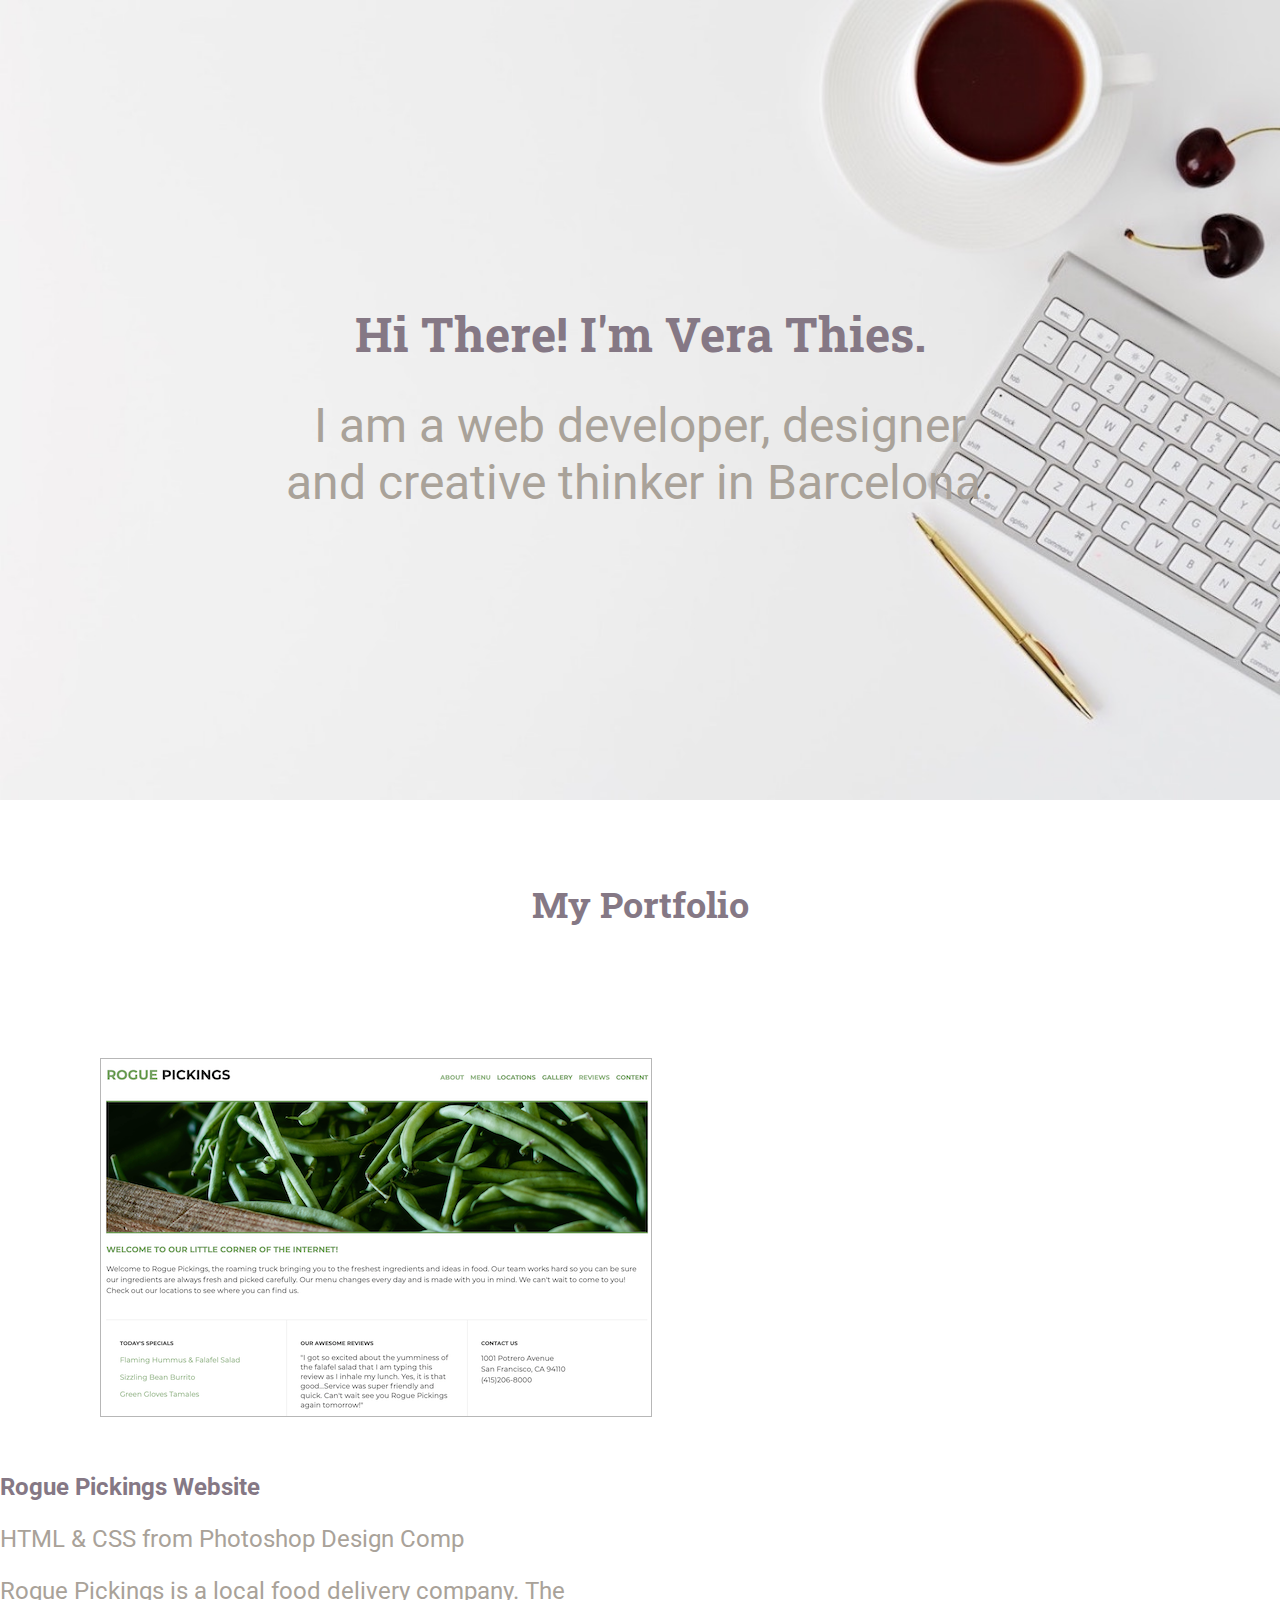
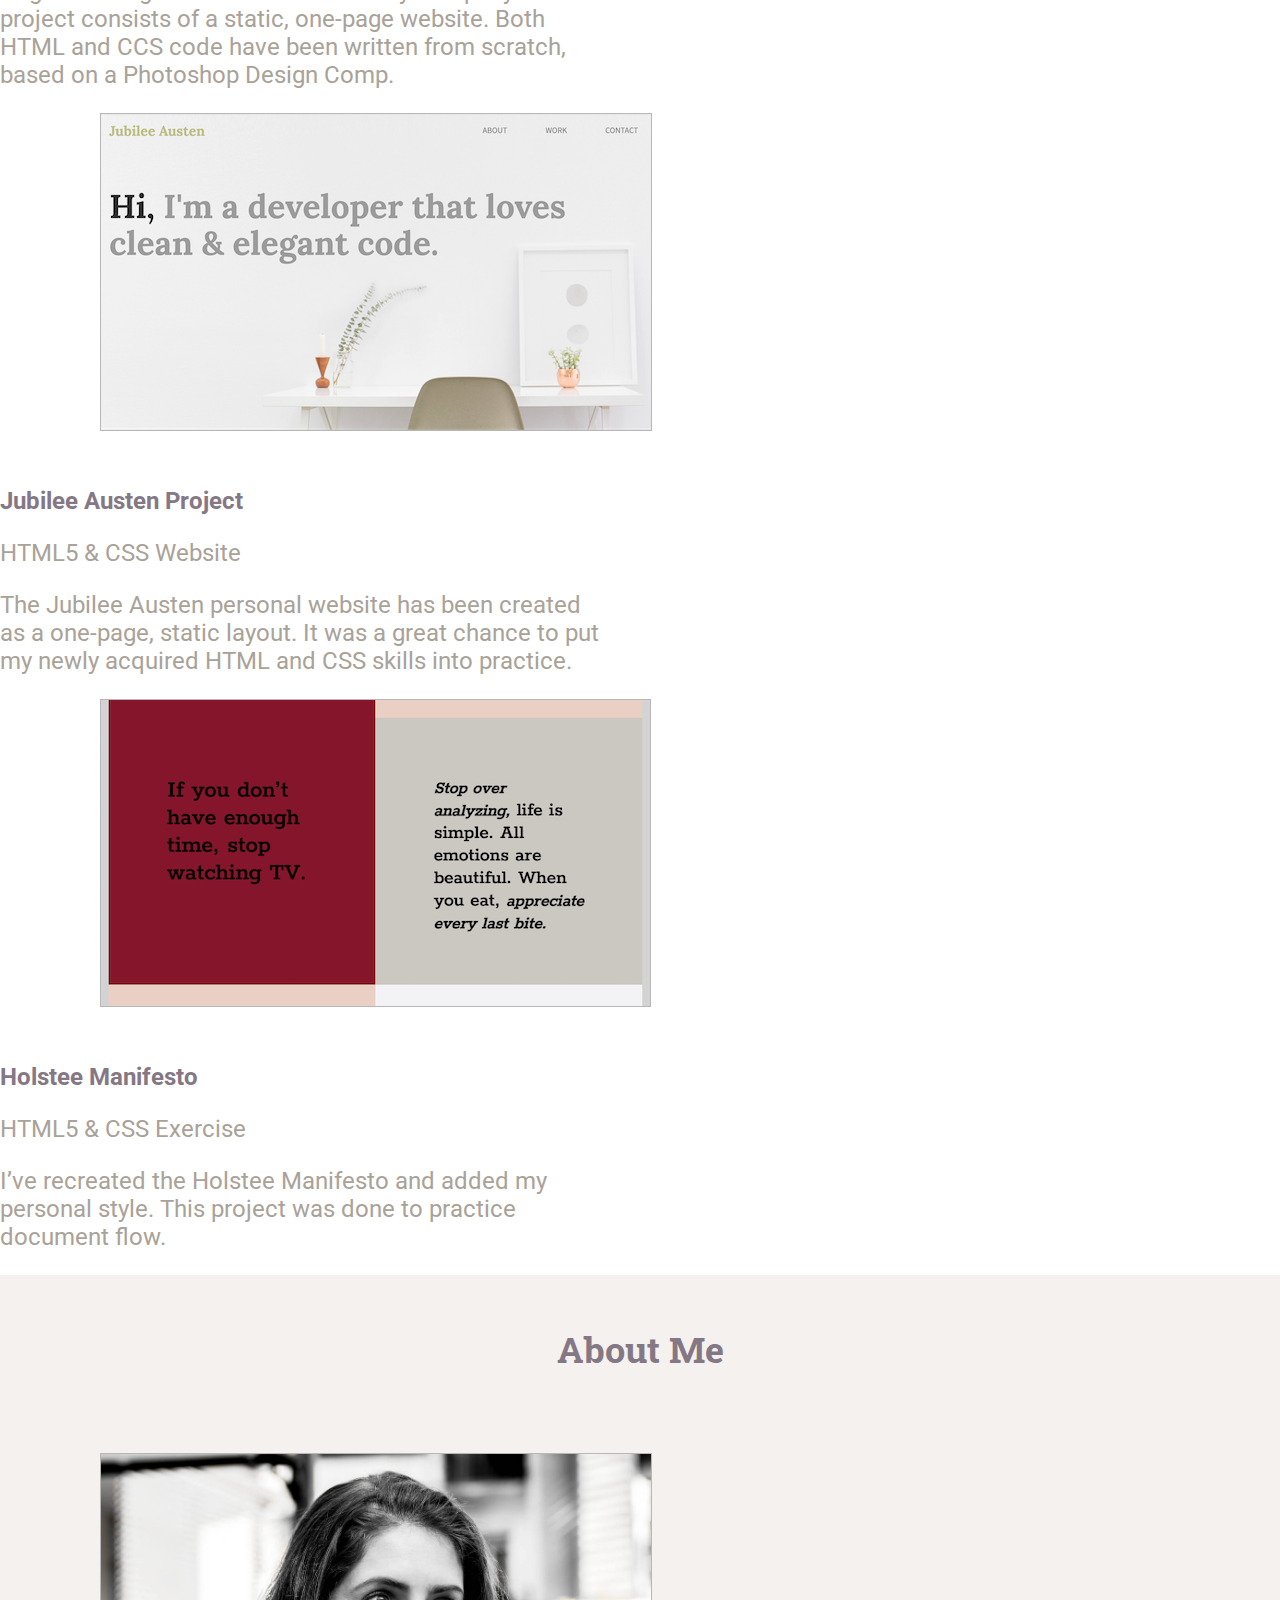
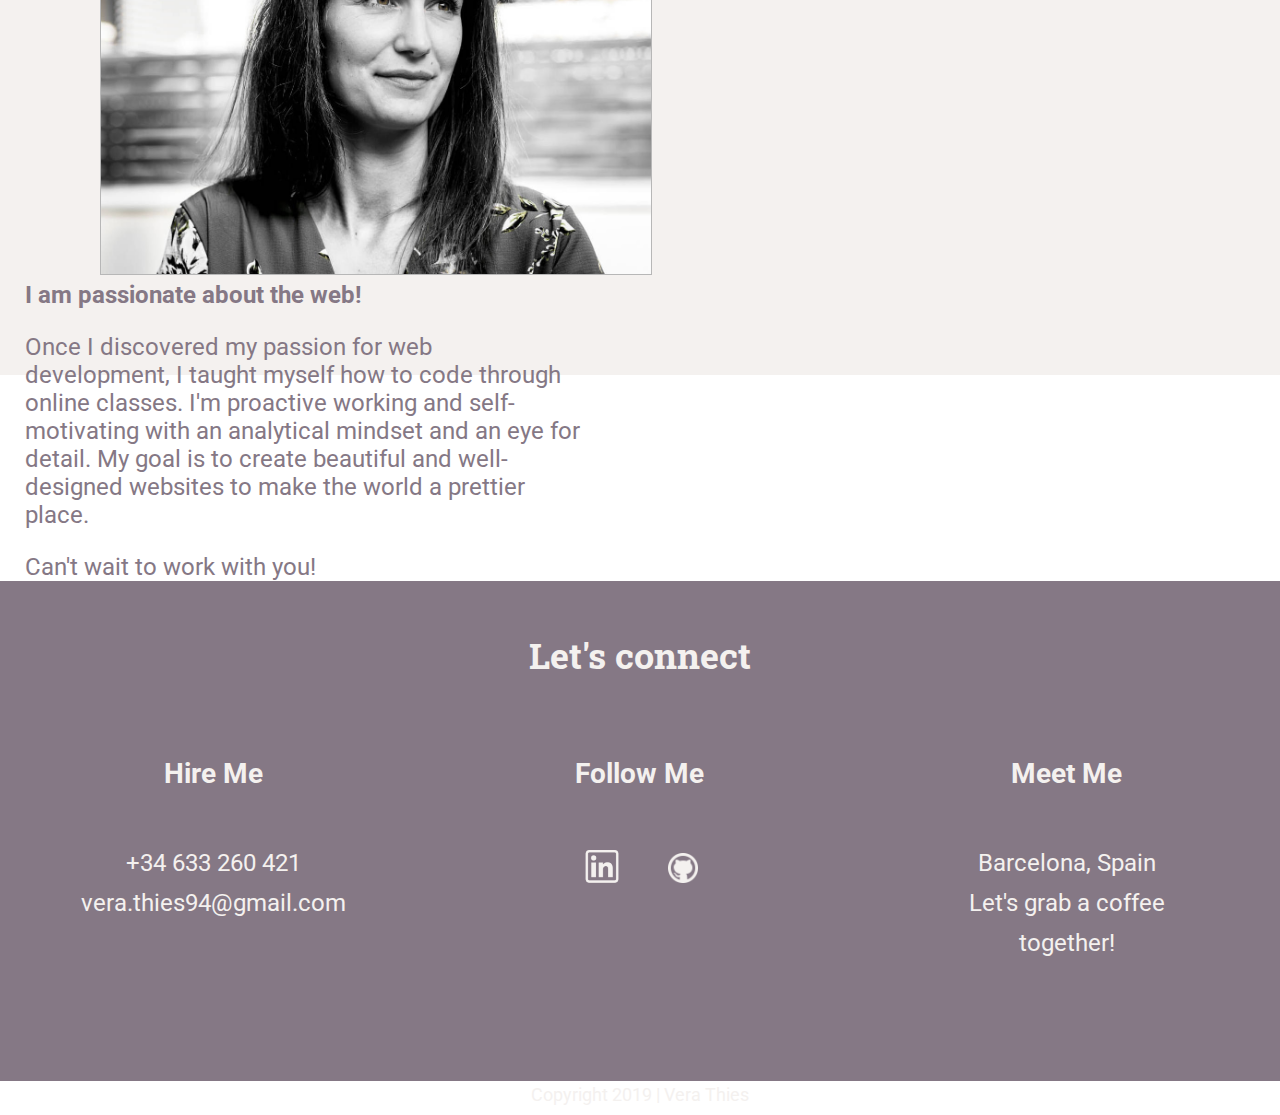
==== index.html @ e7ca171d "first commit milestone" ====
<!DOCTYPE html>
<html lang="en"> 
    <head>
        <meta charset="UTF-8">
        <title>Vera Thies | Portfolio</title>
        <link href="./css/main.css" rel="stylesheet" type="text/css">
        <link rel="stylesheet" href="css/normalize.css">
        <link href="https://fonts.googleapis.com/css?family=Roboto:400,700&display=swap&subset=latin-ext" rel="stylesheet">
        <link href="https://fonts.googleapis.com/css?family=Roboto+Slab:400,700&display=swap" rel="stylesheet">
        
    </head>
    <body>
    <header>
        <h1>Hi There! I'm Vera Thies.</h1>
        <p>I am a web developer, designer and creative thinker in Barcelona.</p>
    </header>
    <main>
        <section id="portfolio">
            <h2>My Portfolio</h2>
            <div class="full-width">
                <div class="half-width">
                    <a href="https://verathies.github.io/rogue-pickings/" target="_blank">
                        <img src="./img/rogue-pickings.png" alt="Rogue Pickings"></a>
                </div>
                <div class="half-width">
                    <h3>Rogue Pickings Website</h3>
                    <p>HTML &amp; CSS from Photoshop Design Comp</p>
                    <p>Rogue Pickings is a local food delivery company. 
                        The project consists of a static, one-page website. 
                        Both HTML and CCS code have been written from scratch, based on a Photoshop Design Comp. 
                    </p>
                </div>
            </div>
            <div class="full-width">
                <div class="half-width">
                    <a href="https://verathies.github.io/jubilee-austen/" target="_blank"><img src="./img/jubilee-austen.png" alt="Jubilee Austen"></a>
                </div>
                <div class="half-width">
                    <h3>Jubilee Austen Project</h3>
                    <p>HTML5 &amp; CSS Website</p>
                    <p>The Jubilee Austen personal website has been created as a one-page, static layout. 
                        It was a great chance to put my newly acquired HTML and CSS skills into practice. 
                    </p>
                </div>
            </div>
            <div class="full-width">
                <div class="half-width">
                    <a href="https://verathies.github.io/holstee-manifesto/" target="_blank"><img src="./img/holstee-manifesto.png" alt="holstee-manifesto"></a>
                </div>
                <div class="half-width">
                    <h3>Holstee Manifesto</h3>
                    <p>HTML5 &amp; CSS Exercise</p>
                    <p>I’ve recreated the Holstee Manifesto and added my personal style. 
                        This project was done to practice document flow.
                    </p>
                </div>
            </div>
        </section>
        <section id="about">
            <h2>About Me</h2>
            <div class="full-width">
                <div class="half-width">
                    <img src="./img/verathies.jpg" alt="headshot vera" width="550">
                </div>
                <div class="half-width">
                    <p id="passion">I am passionate about the web!</p>
                    <p>Once I discovered my passion for web development, I taught myself how to code through online classes. 
                        I'm proactive working and self-motivating with an analytical mindset and an eye for detail. 
                        My goal is to create beautiful and well-designed websites to make the world a prettier place. 
                    </p>
                    <p>Can't wait to work with you!</p>
                </div>
            </div>
        </section>
    </main>  
    <footer>
        <section id="contact">
            <h2>Let's connect</h2>
            <div class="full-width">
                <div class="third-width">
                    <h3>Hire Me</h3>
                    <p>+34 633 260 421<br>
                        <a href="mailto:vera.thies94@gmail.com" target="_top"> vera.thies94@gmail.com</a> 
                    </p>
                </div>
                <div class="third-width">
                    <h3>Follow Me</h3>
                    <ul> 
                        <li><a href="https://es.linkedin.com/in/vera-thies-4b7a1a95" target="_blank">
                            <img src="./img/linkedin.png" alt="linkedin" height="40"></a></li>
                        <li><a href="https://github.com/verathies" target="_blank">
                            <img src="./img/github.png" height="30" alt="github"></a></li>
                    </ul>
                </div>
                <div class="third-width">
                    <h3>Meet Me</h3>
                    <p>Barcelona, Spain<br>
                    Let's grab a coffee together!</p>
                </div>
            </div>
            <div id="copyright">
                <p>Copyright 2019 | Vera Thies</p>
            </div>
        </section>
    </footer>
   
    </body>
</html>
---- css/main.css ----
/***GLOBAL STYLES***/

body {
    font-family: 'Roboto', sans-serif;
    font-size: 24px;
}

#copyright, #about, footer {
    clear:both;
}

.full-width {
    clear: both;
}

.half-width {
    float: left; 
    width: 700px; 
}

.third-width {
    float: left;
    width: 33.33333%;
}




/***HEADER***/
header {
    background: url('../img/desk.jpg');
    height: 800px; 
    background-size: cover; 
    margin-top: 0;
    padding-top: 0;
    overflow: auto;

}

h1 {
    color: #857885;
    font-family: 'Roboto Slab', serif;
    font-size: 60px;
    padding: 270px 150px 0px 150px;
    text-align: center;  
}

header p {
    color: #A9A299;
    font-size: 48px; 
    padding: 0 280px; 
    text-align: center;
    margin: 0 auto; 
    line-height: 57px;
}

/***MAIN***/
/***PORTFOLIO***/



#portfolio {
    height: 1450px; 
} 
#portfolio h2 {
    font-family: 'Roboto Slab', serif;
    font-weight: bold;
    color: #857885;
    padding: 50px 0 100px 0;
    text-align: center;
    

}
#portfolio img {
    border: 1px solid #b7b7b7;
    margin: 0 50px 50px 100px; 
}

#portfolio h3 {
    color: #857885;
    font-weight: bold; 
    font-size: 24px; 
    margin: 0 auto; 
}

#portfolio p {
    color: #A9A299;
    padding: 0 100px 0 0; 
}
/***ABOUT***/

#about {
    height: 700px;
    background-color: #F4F1EF;
    margin: 0 auto; 
    
}

#about h2 {
    color: #857885;
    font-family: 'Roboto Slab', serif;
    font-weight: bold;
    padding: 50px 0 50px 0;
    text-align: center;
}

#about img {
    border: 1px solid #b7b7b7;
    margin: 0 50px 0px 100px;  
}


#passion {
    font-weight: bold;
    margin-top: 0;
}

#about p {
    color: #857885;
    padding: 0 120px 0 25px; 
    margin-bottom: 0;

}
/***FOOTER- CONTACT SECTION***/

/***GENERAL STYLE: COLOR***/

#contact h2, p, h3, li, a {
    color: #F4F1EF;
}



/***ITEMS ACCORDING TO HTML STRUCTURE***/

#contact {
    background-color:  #857885;
    height: 500px;
    text-align: center;
    
}

#contact h2 {
    font-family: 'Roboto Slab', serif;
    font-weight: bold;
    padding: 50px 0;
    margin: 0 auto;
}

#contact h3 {
    font-weight: bold;
    text-align: center;
    padding: 0 25px 25px 25px; 
}

#contact a {
    text-decoration: none; 
}
#contact p {
    line-height: 40px;
    padding: 0 75px;
}

#contact ul {
    list-style: none; 
}
#contact ul li {
    display: inline-block;
    padding: 0 40px 0 0;    
}


/***COPYRIGHT***/ 

#copyright {
    font-size: 18px; 
    text-align: center;
    padding: 70px 20px 0 20px; 

}
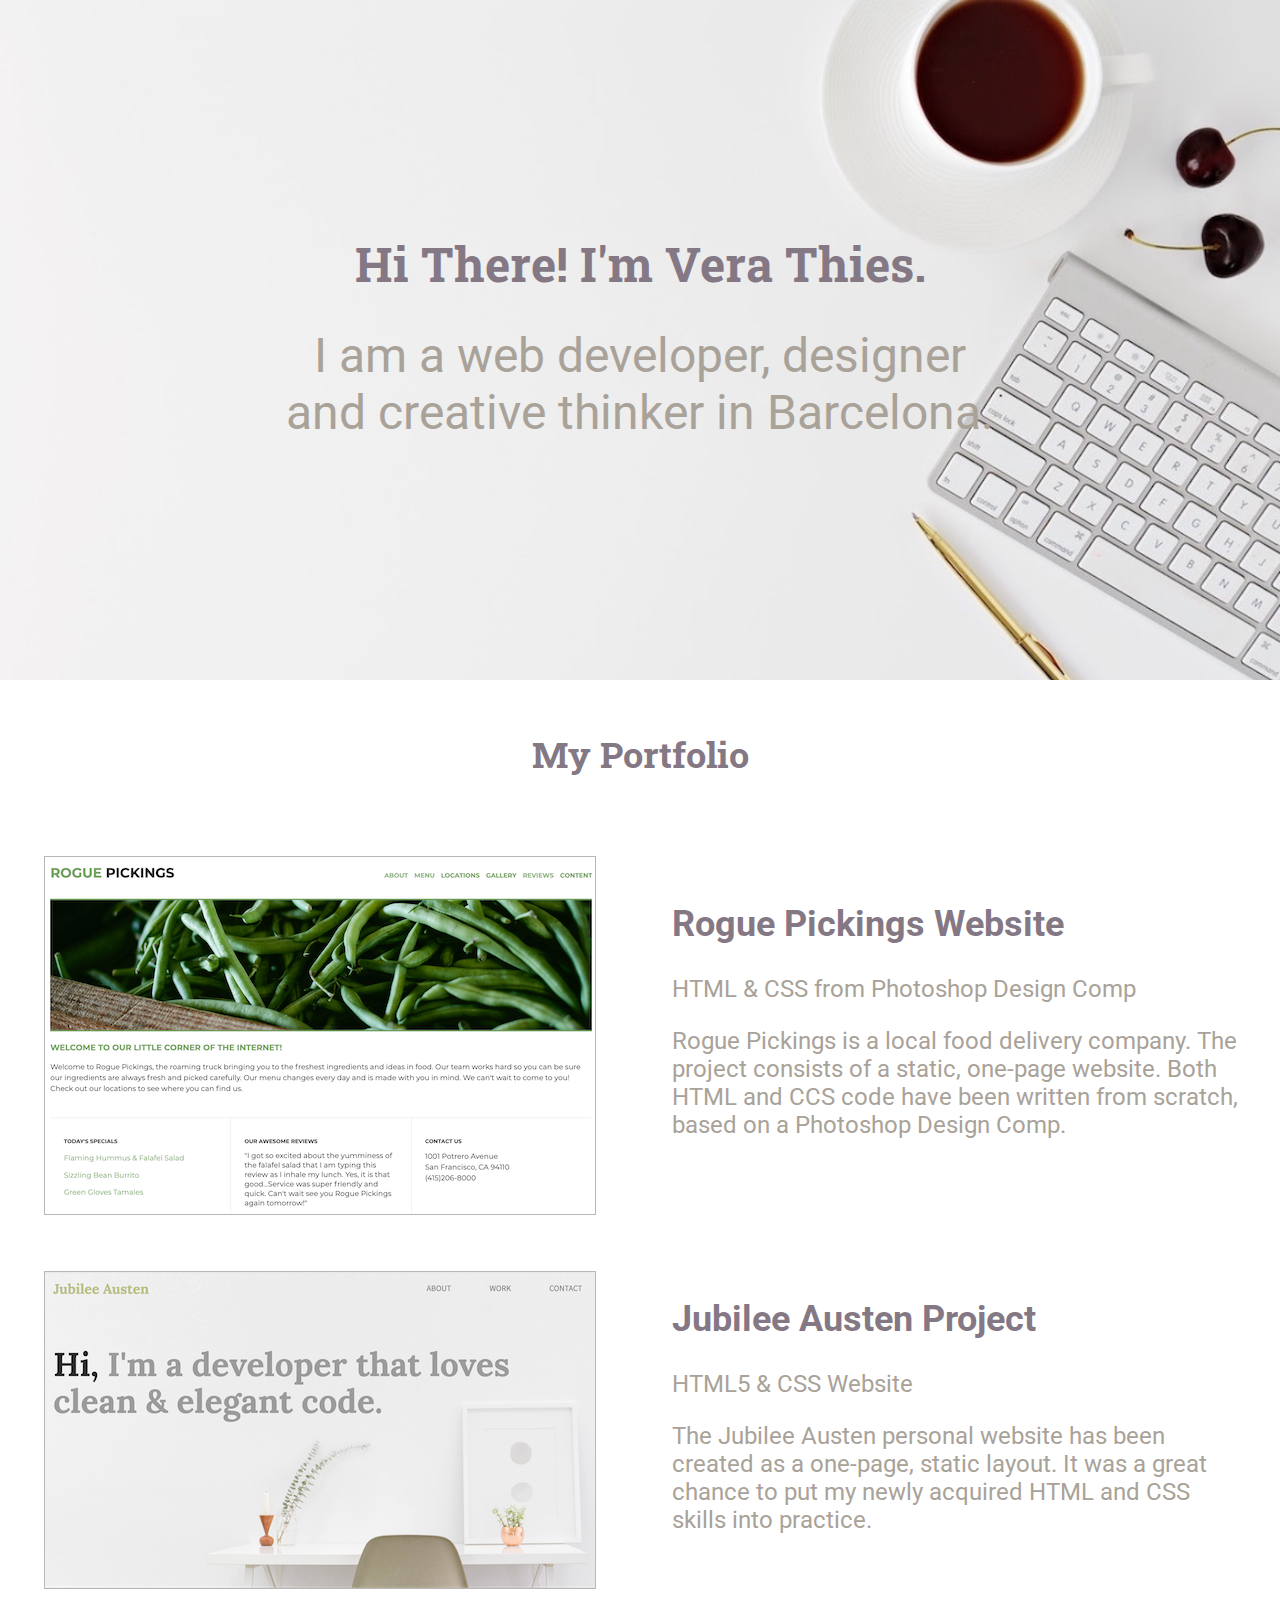
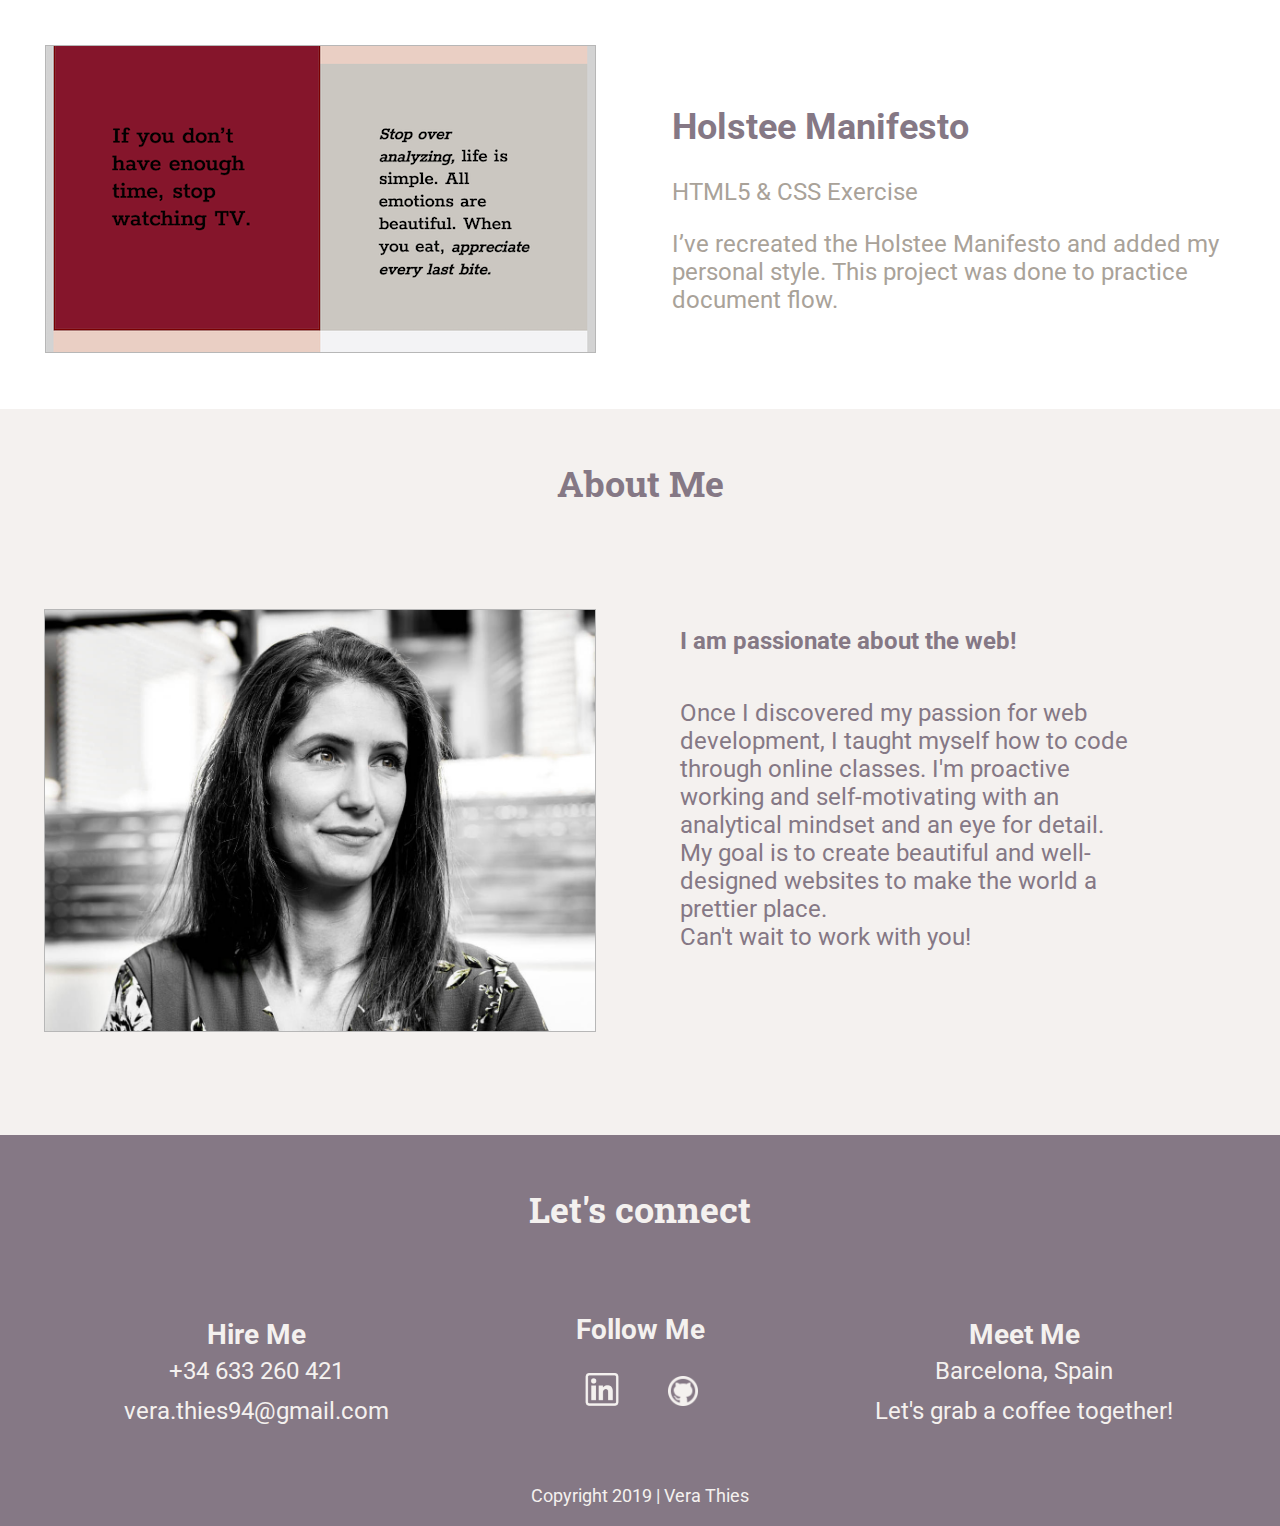
==== commit 70d204c7: "added responsive design" ====
--- a/index.html
+++ b/index.html
@@ -4,105 +4,105 @@
         <meta charset="UTF-8">
         <title>Vera Thies | Portfolio</title>
         <link href="./css/main.css" rel="stylesheet" type="text/css">
-        <link rel="stylesheet" href="css/normalize.css">
+        <link rel="stylesheet" href="./css/normalize.css">
         <link href="https://fonts.googleapis.com/css?family=Roboto:400,700&display=swap&subset=latin-ext" rel="stylesheet">
         <link href="https://fonts.googleapis.com/css?family=Roboto+Slab:400,700&display=swap" rel="stylesheet">
         
     </head>
-    <body>
-    <header>
-        <h1>Hi There! I'm Vera Thies.</h1>
-        <p>I am a web developer, designer and creative thinker in Barcelona.</p>
-    </header>
-    <main>
-        <section id="portfolio">
-            <h2>My Portfolio</h2>
-            <div class="full-width">
-                <div class="half-width">
-                    <a href="https://verathies.github.io/rogue-pickings/" target="_blank">
-                        <img src="./img/rogue-pickings.png" alt="Rogue Pickings"></a>
-                </div>
-                <div class="half-width">
-                    <h3>Rogue Pickings Website</h3>
-                    <p>HTML &amp; CSS from Photoshop Design Comp</p>
-                    <p>Rogue Pickings is a local food delivery company. 
-                        The project consists of a static, one-page website. 
-                        Both HTML and CCS code have been written from scratch, based on a Photoshop Design Comp. 
-                    </p>
-                </div>
-            </div>
-            <div class="full-width">
-                <div class="half-width">
-                    <a href="https://verathies.github.io/jubilee-austen/" target="_blank"><img src="./img/jubilee-austen.png" alt="Jubilee Austen"></a>
-                </div>
-                <div class="half-width">
-                    <h3>Jubilee Austen Project</h3>
-                    <p>HTML5 &amp; CSS Website</p>
-                    <p>The Jubilee Austen personal website has been created as a one-page, static layout. 
-                        It was a great chance to put my newly acquired HTML and CSS skills into practice. 
-                    </p>
-                </div>
-            </div>
-            <div class="full-width">
-                <div class="half-width">
-                    <a href="https://verathies.github.io/holstee-manifesto/" target="_blank"><img src="./img/holstee-manifesto.png" alt="holstee-manifesto"></a>
-                </div>
-                <div class="half-width">
-                    <h3>Holstee Manifesto</h3>
-                    <p>HTML5 &amp; CSS Exercise</p>
-                    <p>I’ve recreated the Holstee Manifesto and added my personal style. 
-                        This project was done to practice document flow.
-                    </p>
-                </div>
-            </div>
-        </section>
-        <section id="about">
-            <h2>About Me</h2>
-            <div class="full-width">
-                <div class="half-width">
-                    <img src="./img/verathies.jpg" alt="headshot vera" width="550">
-                </div>
-                <div class="half-width">
-                    <p id="passion">I am passionate about the web!</p>
-                    <p>Once I discovered my passion for web development, I taught myself how to code through online classes. 
-                        I'm proactive working and self-motivating with an analytical mindset and an eye for detail. 
-                        My goal is to create beautiful and well-designed websites to make the world a prettier place. 
-                    </p>
-                    <p>Can't wait to work with you!</p>
-                </div>
-            </div>
-        </section>
-    </main>  
-    <footer>
-        <section id="contact">
-            <h2>Let's connect</h2>
-            <div class="full-width">
-                <div class="third-width">
-                    <h3>Hire Me</h3>
-                    <p>+34 633 260 421<br>
-                        <a href="mailto:vera.thies94@gmail.com" target="_top"> vera.thies94@gmail.com</a> 
-                    </p>
-                </div>
-                <div class="third-width">
-                    <h3>Follow Me</h3>
-                    <ul> 
-                        <li><a href="https://es.linkedin.com/in/vera-thies-4b7a1a95" target="_blank">
-                            <img src="./img/linkedin.png" alt="linkedin" height="40"></a></li>
-                        <li><a href="https://github.com/verathies" target="_blank">
-                            <img src="./img/github.png" height="30" alt="github"></a></li>
-                    </ul>
-                </div>
-                <div class="third-width">
-                    <h3>Meet Me</h3>
-                    <p>Barcelona, Spain<br>
-                    Let's grab a coffee together!</p>
-                </div>
-            </div>
-            <div id="copyright">
-                <p>Copyright 2019 | Vera Thies</p>
-            </div>
-        </section>
-    </footer>
-   
+    <body id="page1">
+        <div class="container">
+            <header>
+                <h1>Hi There! I'm Vera Thies.</h1>
+                <p>I am a web developer, designer and creative thinker in Barcelona.</p>
+            </header>
+            <main>
+                <section id="portfolio">
+                    <h2>My Portfolio</h2>
+                    <div class="full-width">
+                        <div class="half-width">
+                            <a href="rogue-pickings-milestone/index.html" target="_blank">
+                            <img src="./img/rogue-pickings.png" alt="Rogue Pickings"></a> 
+                        </div>
+                        <div class="half-width">
+                            <h3>Rogue Pickings Website</h3>
+                            <p>HTML &amp; CSS from Photoshop Design Comp</p>
+                            <p class="description">Rogue Pickings is a local food delivery company. 
+                                The project consists of a static, one-page website. 
+                                Both HTML and CCS code have been written from scratch, based on a Photoshop Design Comp. 
+                            </p>
+                        </div>
+                    </div>
+                    <div class="full-width">
+                        <div class="half-width">
+                            <a href="jubilee-austen-milestone/index.html" target="_blank"><img src="./img/jubilee-austen.png" alt="Jubilee Austen"></a>
+                        </div>
+                        <div class="half-width">
+                            <h3>Jubilee Austen Project</h3>
+                            <p>HTML5 &amp; CSS Website</p>
+                            <p class="description">The Jubilee Austen personal website has been created as a one-page, static layout. 
+                                It was a great chance to put my newly acquired HTML and CSS skills into practice. 
+                            </p>
+                        </div>
+                    </div>
+                    <div class="full-width">
+                        <div class="half-width">
+                            <a href="holstee-manifesto-milestone/index.html" target="_blank"><img src="./img/holstee-manifesto.png" alt="holstee-manifesto"></a>
+                        </div>
+                        <div class="half-width">
+                            <h3>Holstee Manifesto</h3>
+                            <p>HTML5 &amp; CSS Exercise</p>
+                            <p>I’ve recreated the Holstee Manifesto and added my personal style. 
+                                This project was done to practice document flow.
+                            </p>
+                        </div>
+                    </div>
+                </section>
+                <section id="about"> 
+                    <h2>About Me</h2>
+                    <div class="full-width">
+                        <div class="half-width">
+                            <img src="./img/verathies.jpg" alt="headshot vera" width="550">
+                        </div>
+                        <div class="half-width">
+                            <span id="passion">I am passionate about the web!</span>
+                            <p>Once I discovered my passion for web development, I taught myself how to code through online classes. 
+                                I'm proactive working and self-motivating with an analytical mindset and an eye for detail. 
+                                My goal is to create beautiful and well-designed websites to make the world a prettier place. <br>
+                                Can't wait to work with you!</p>
+                        </div>
+                    </div>
+                </section>
+            </main>  
+            <footer>
+                <section id="contact">
+                    <h2>Let's connect</h2>
+                    <div class="full-width">
+                        <div class="third-width">
+                            <h3>Hire Me</h3>
+                            <p>+34 633 260 421<br>
+                                <a href="mailto:vera.thies94@gmail.com" target="_top"> vera.thies94@gmail.com</a> 
+                            </p>
+                        </div>
+                        <div class="third-width">
+                            <h3>Follow Me</h3>
+                            <ul> 
+                                <li><a href="https://es.linkedin.com/in/vera-thies-4b7a1a95" target="_blank">
+                                    <img src="./img/linkedin.png" alt="linkedin" height="40"></a></li>
+                                <li><a href="https://github.com/verathies" target="_blank">
+                                    <img src="./img/github.png" height="30" alt="github"></a></li>
+                            </ul>
+                        </div>
+                        <div class="third-width">
+                            <h3>Meet Me</h3>
+                            <p>Barcelona, Spain<br>
+                            Let's grab a coffee together!</p>
+                        </div>
+                    </div>
+                    <div id="copyright">
+                        <p>Copyright 2019 | Vera Thies</p>
+                    </div>
+                </section>
+            </footer>
+        </div>
     </body>
 </html>
--- a/css/main.css
+++ b/css/main.css
@@ -1,35 +1,59 @@
-/***GLOBAL STYLES***/
-
+/**********************************************************PAGE1: GLOBAL STYLES ********************************************************************/
+/**** MOBILE STYLE FIRST ***/ 
+html {
+    font-size: 16px; 
+}
 body {
+    display: flex; 
+    justify-content: center;
+    align-items: center; 
     font-family: 'Roboto', sans-serif;
-    font-size: 24px;
-}
-
-#copyright, #about, footer {
-    clear:both;
-}
+    font-size: 1.5em;
+}
+
+.container {
+	display:flex;
+	justify-content: center; 
+	align-items: center; 
+	flex-flow: row wrap; 
+    max-width:  1450px;  /******max-width for desktop*****/
+}
+
 
 .full-width {
-    clear: both;
+    width: 100%; 
+    display: flex; 
+	align-items: center;
+	justify-content: center;
+    flex-flow: row wrap;
+    margin-top: 30px; 
 }
 
 .half-width {
-    float: left; 
-    width: 700px; 
+    display: flex; 
+	align-items: center;
+	justify-content: center;
+    flex-flow: row wrap; 
+    width: 100%;
 }
 
 .third-width {
-    float: left;
-    width: 33.33333%;
-}
-
-
-
-
-/***HEADER***/
-header {
+    display: flex; 
+	align-items: center;
+	justify-content: center;
+    flex-flow: row wrap; 
+    width: 100%;
+}
+
+footer {
+    width: 100%; 
+}
+
+/*********************************************************** PAGE 1: HOME ************************************************************************/
+/***PAGE1: HEADER***/
+#page1 header {
     background: url('../img/desk.jpg');
-    height: 800px; 
+    height: 680px; 
     background-size: cover; 
     margin-top: 0;
     padding-top: 0;
@@ -40,59 +64,70 @@
 h1 {
     color: #857885;
     font-family: 'Roboto Slab', serif;
-    font-size: 60px;
-    padding: 270px 150px 0px 150px;
+    font-size: 3.75em;
+    padding: 200px 150px 0px 150px;
     text-align: center;  
 }
 
 header p {
     color: #A9A299;
-    font-size: 48px; 
+    font-size: 2em;  
     padding: 0 280px; 
     text-align: center;
     margin: 0 auto; 
     line-height: 57px;
 }
 
-/***MAIN***/
-/***PORTFOLIO***/
-
-
+/***PAGE1: MAIN***/
+/***PAGE1: PORTFOLIO***/
 
 #portfolio {
-    height: 1450px; 
-} 
+    display: flex; 
+	align-items: center;
+	justify-content: center;
+    flex-flow: row wrap; 
+}
+
 #portfolio h2 {
     font-family: 'Roboto Slab', serif;
     font-weight: bold;
     color: #857885;
-    padding: 50px 0 100px 0;
-    text-align: center;
-    
+    padding: 20px 0 18px 0;
+    font-size: 1.5em; 
+    width: 100%; 
+    text-align: center; 
 
 }
 #portfolio img {
     border: 1px solid #b7b7b7;
-    margin: 0 50px 50px 100px; 
+    margin-bottom: 20px; 
 }
 
 #portfolio h3 {
     color: #857885;
     font-weight: bold; 
-    font-size: 24px; 
-    margin: 0 auto; 
+    font-size: 1.5em; 
+    margin: 0 auto;
+    width: 550px;
+    padding: 20px 0 30px 0; 
 }
 
 #portfolio p {
     color: #A9A299;
-    padding: 0 100px 0 0; 
-}
-/***ABOUT***/
+    width: 550px; 
+    margin-top:0; 
+}
+
+.description {
+    border-bottom: 2px solid #eee;
+    padding-bottom: 50px; 
+}
+/***PAGE1: ABOUT***/
 
 #about {
-    height: 700px;
     background-color: #F4F1EF;
     margin: 0 auto; 
+    margin-bottom: 0; 
     
 }
 
@@ -100,8 +135,8 @@
     color: #857885;
     font-family: 'Roboto Slab', serif;
     font-weight: bold;
-    padding: 50px 0 50px 0;
-    text-align: center;
+    padding: 50px 0 20px 0;
+    text-align: center; 
 }
 
 #about img {
@@ -112,18 +147,17 @@
 
 #passion {
     font-weight: bold;
-    margin-top: 0;
+    margin-top: 40px;
+    color: #857885;
 }
 
 #about p {
     color: #857885;
-    padding: 0 120px 0 25px; 
-    margin-bottom: 0;
-
-}
-/***FOOTER- CONTACT SECTION***/
-
-/***GENERAL STYLE: COLOR***/
+    padding: 0 180px 40px 240px; 
+}
+/***PAGE1: FOOTER- CONTACT SECTION***/
+
+/***PAGE1: GENERAL STYLE: COLOR***/
 
 #contact h2, p, h3, li, a {
     color: #F4F1EF;
@@ -131,26 +165,25 @@
 
 
 
-/***ITEMS ACCORDING TO HTML STRUCTURE***/
+/*** PAGE1: ITEMS ACCORDING TO HTML STRUCTURE***/
 
 #contact {
     background-color:  #857885;
-    height: 500px;
     text-align: center;
-    
 }
 
 #contact h2 {
     font-family: 'Roboto Slab', serif;
     font-weight: bold;
-    padding: 50px 0;
+    padding: 50px 0 0 0;
     margin: 0 auto;
 }
 
 #contact h3 {
     font-weight: bold;
     text-align: center;
-    padding: 0 25px 25px 25px; 
+    width: 100%; 
+    margin: 50px 0 0 0; 
 }
 
 #contact a {
@@ -159,10 +192,12 @@
 #contact p {
     line-height: 40px;
     padding: 0 75px;
+    margin-top: 20px; 
 }
 
 #contact ul {
     list-style: none; 
+    margin-top: 20px;
 }
 #contact ul li {
     display: inline-block;
@@ -170,11 +205,201 @@
 }
 
 
-/***COPYRIGHT***/ 
+/***PAGE1: COPYRIGHT***/ 
 
 #copyright {
     font-size: 18px; 
     text-align: center;
-    padding: 70px 20px 0 20px; 
-
+    padding: 40px 0 10px 0; 
+
+}
+
+
+
+/*************************************************** PAGE234: ROGUE PICKINGS/ JUBILEE AUSTEN / HOLSTEE MANIFESTO ********************************************/
+/*** Common styles for pages 2,3 and 4 . see below for specific styles for each page ***/
+/*** PAGE234: HEADER ***/
+.page234 {
+    background-color: #F4F1EF;
+}
+
+.page234 header {
+    background-color: #F4F1EF;
+    width: 100%;
+}
+
+.page234 li {
+    color: #857885;
+    font-size: 1.25em;   
+    list-style: none; 
+    padding: 40px 40px 0 0;
+}
+
+/*** PAGE234: MAIN ***/
+/*** IMAGE STYLE ***/
+
+.page234 img {
+    border: 2px solid #eae5e1;
+    display: block; 
+    margin-left: auto; 
+    margin-right: auto; 
+    margin-top: 40px;
+    width: 80%; 
+}
+
+/*** TEXT STYLE ***/
+
+.page234 ul {
+    display: flex; 
+    justify-content: flex-end;
+}
+
+.page234 li{
+    display: flex;
+    
+}
+
+.page234 h2 {
+    color: #857885;
+    font-family: 'Roboto Slab', serif;
+    font-size: 1.2em; 
+    font-weight: bold;
+    padding:10px 25px 0 10px; 
+}
+
+.page234 p {
+    color: #857885;
+    font-size: 1.125em; 
+    line-height: 27px; 
+    padding: 0 100px 20px 100px;  
+}
+
+/*** PAGE234: FOOTER ***/
+
+.page234 footer {
+    background-color: #F4F1EF;
+}
+.page234 footer p {
+    color: #857885;
+    font-size: 1em; 
+    padding: 60px 20px 0 20px; 
+    text-align: center; 
+}
+
+/***** SPECIFIC STYLE FOR PAGE 4: HOLSTEE MANIFESTO *****************/
+
+#page4 h2 {
+   padding-left: 150px;
+}
+#page4 p {
+    padding: 0 150px 0 150px;
+} 
+#page4 a {
+    color: #857885;
+    text-decoration: none; 
+}
+
+
+
+
+
+/****************************************************    MEDIA QUERIES *********************************************************************/
+
+
+/***** TABLET SIZE *********/
+
+@media all and (min-width: 768px){
+
+    /**** PAGE 1 ****/ 
+    #about img {
+        margin: 0; 
+    }
+    #passion {
+        width: 100%; 
+        padding-left: 210px;  
+    }
+    #about p {
+        padding-left: 210px; 
+        padding-right: 210px; 
+    }
+}
+
+
+
+/***** DESKTOP SIZE ********/
+@media only screen and (min-width: 1200px) {
+
+    /**** PAGE 1*****/
+
+    .half-width {
+        width: 50%; 
+    }
+    .third-width {
+        width: 30%; 
+    }   
+    .description {
+        border-bottom: none; 
+    }
+    #portfolio h3, #portfolio p{
+        width: 90%; 
+    }
+    #about img {
+        margin: 0 0 50px 0; 
+    }
+    #passion {
+        padding: 30px 50px 0 40px; 
+        width: 100%; 
+    }
+    #about p {
+        padding: 20px 150px 160px 40px;        
+    } 
+    #contact p {
+        padding: 0; 
+        margin: 0; 
+    }
+
+/*** PAGE 234*****/
+
+    .page234 .full-width{
+        display: flex; 
+        align-items: flex-start;
+    }
+    .page234 img {
+        width: 90%;
+    }
+    .page234 h2 {
+        padding: 10px 0 30px 0; 
+        margin: 0; 
+        width: 100%; 
+    }
+    .page234 p {
+    margin: 0; 
+    padding:0 40px 0 0; 
+    }
+    #right {
+        padding: 0;
+    }
+    .page234 footer p {
+        padding: 100px 0 20px 0; 
+        width: 90%;
+        font-size: 0.75em; 
+        align-items: flex-start;
+    }
+
+/********* PAGE 4 HOLSTEE MANIFESTO **********/
+
+    #page4 .full-width{
+        align-items: flex-start; 
+    }
+    #page4 img {
+        padding-top: 0; 
+        margin-top: 0; 
+    }
+    #page4 h2, #page4 p {
+    padding: 0 100px 20px 30px; 
+    }
+    #page4 footer p {
+        padding-top: 100px; 
+        font-size: 0.75em;
+    }
 }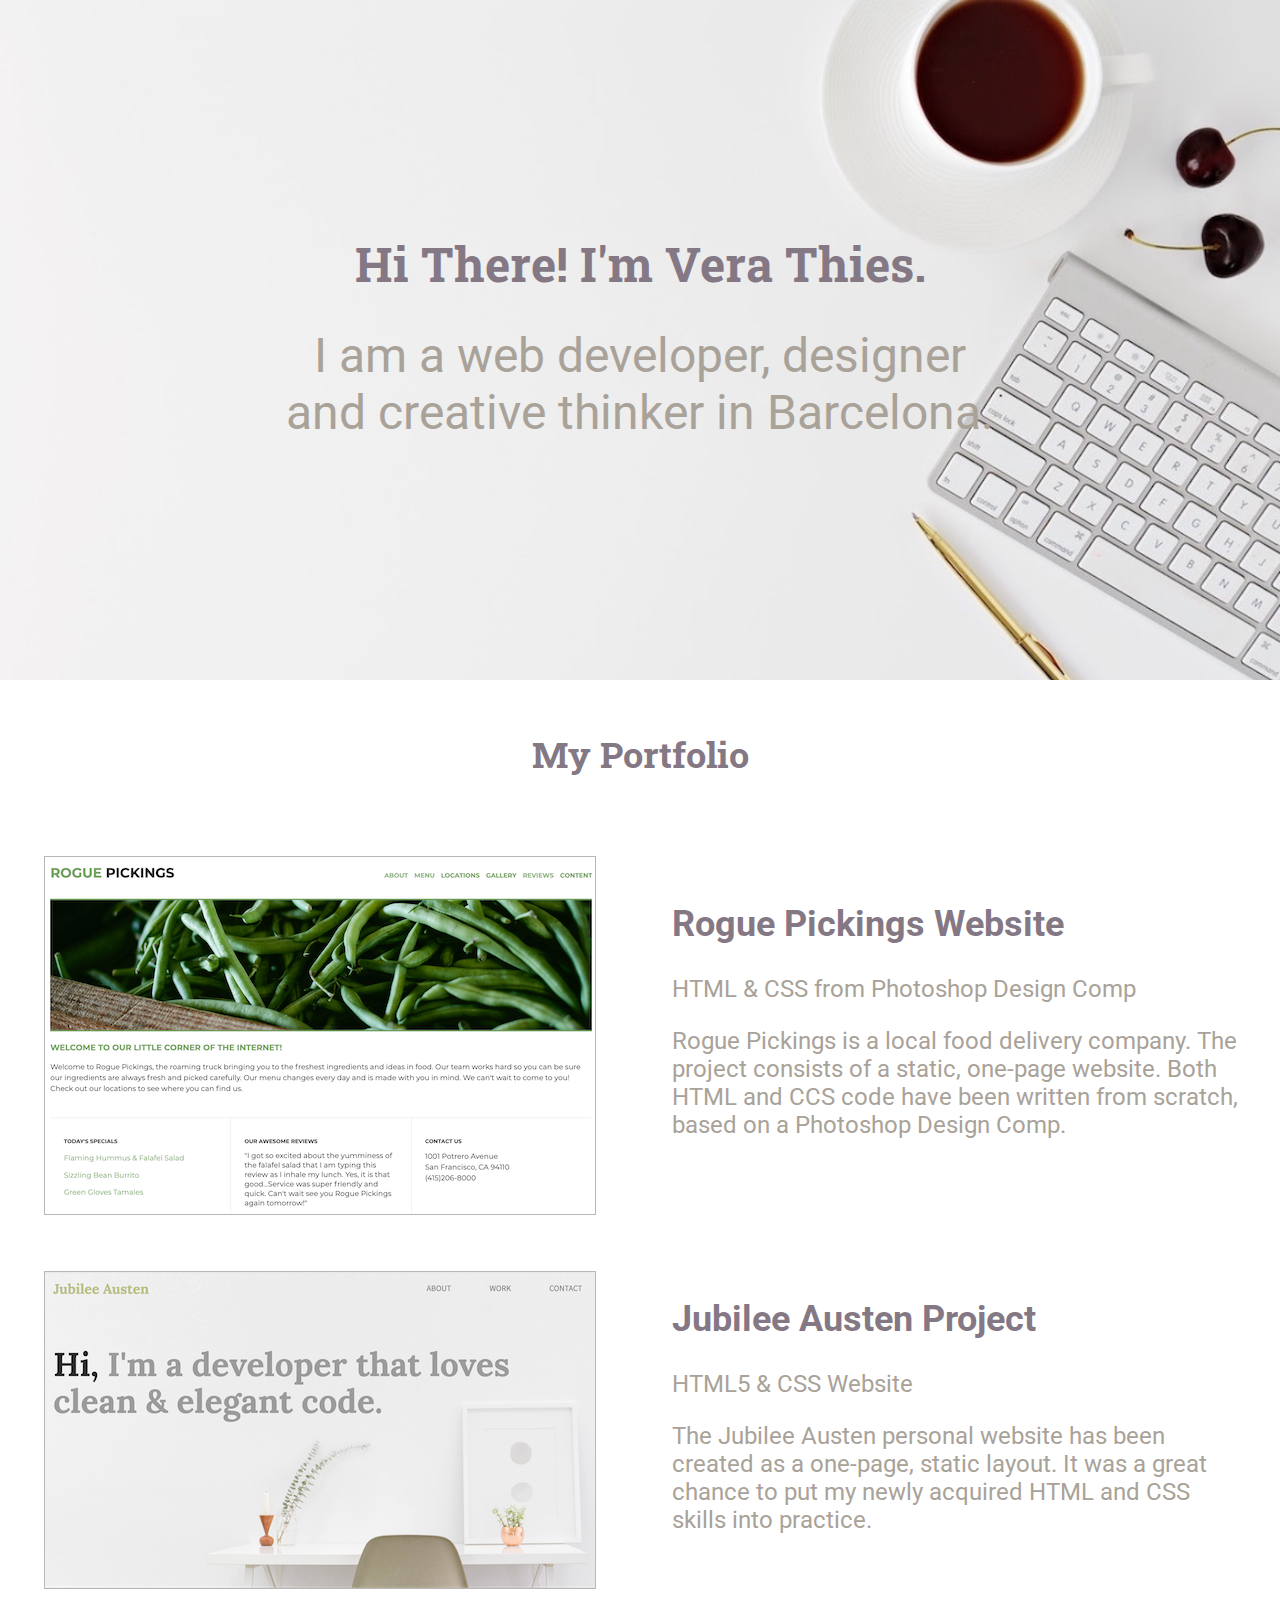
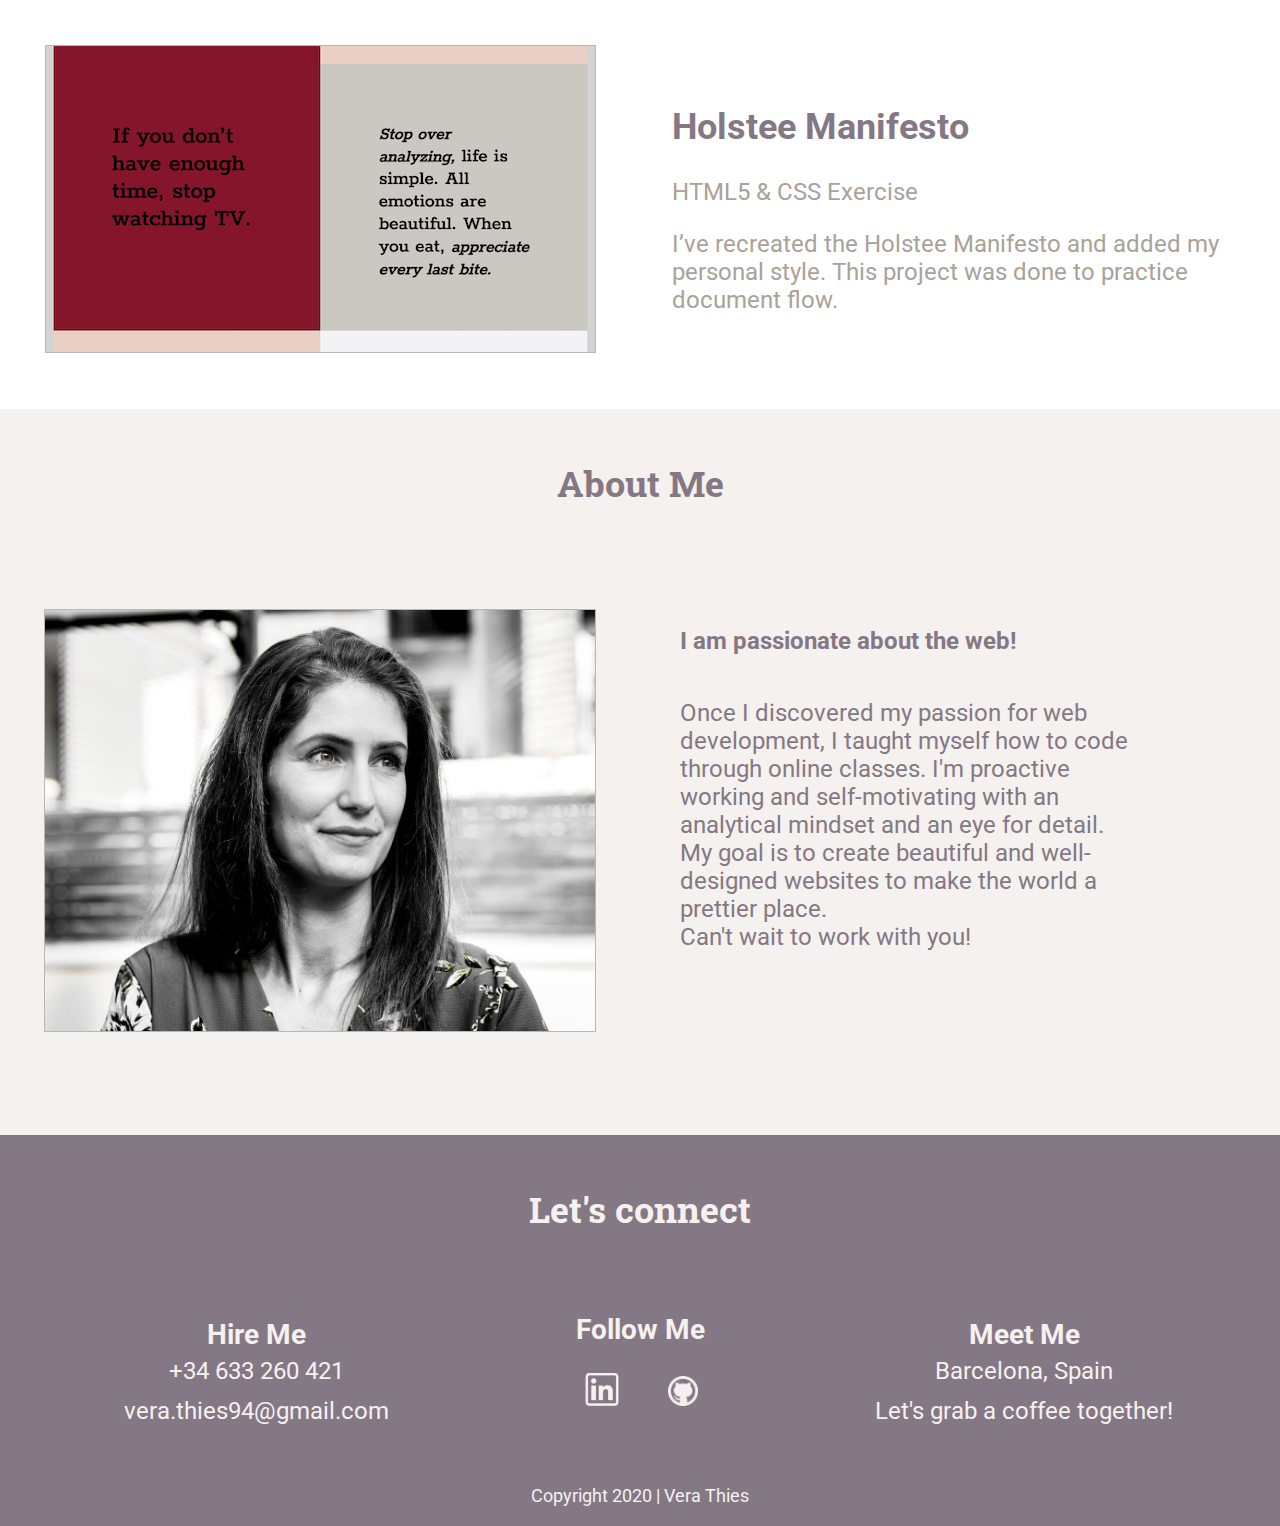
==== commit 2f73f67e: "updated footer to 2020" ====
--- a/index.html
+++ b/index.html
@@ -99,7 +99,7 @@
                         </div>
                     </div>
                     <div id="copyright">
-                        <p>Copyright 2019 | Vera Thies</p>
+                        <p>Copyright 2020 | Vera Thies</p>
                     </div>
                 </section>
             </footer>
